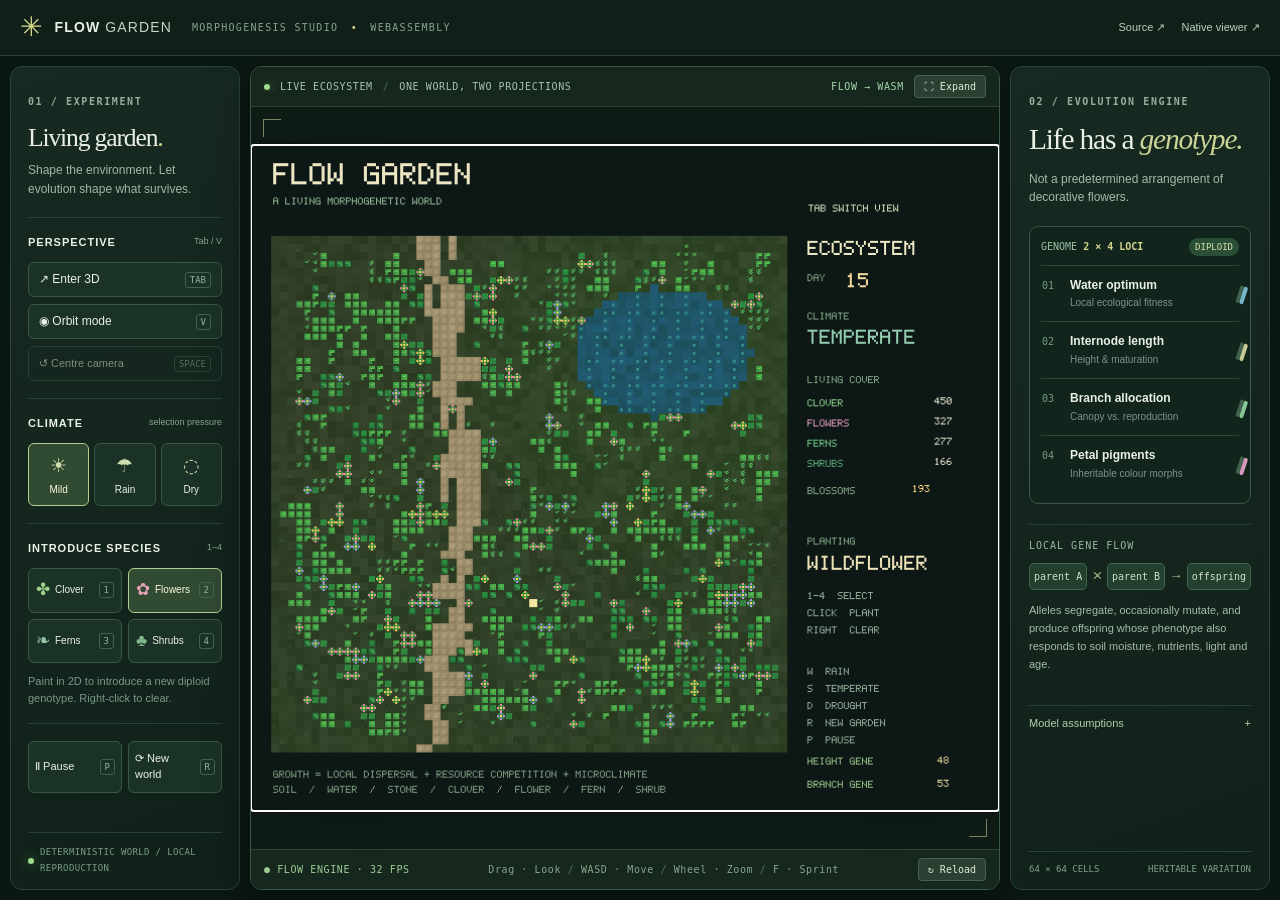
==== index.html @ 2adc43d0 "deploy: mirror verified WASM garden for branch-based Pages" ====
<!doctype html>
<html lang="en">
<head>
  <meta charset="utf-8">
  <meta name="viewport" content="width=device-width,initial-scale=1">
  <meta name="theme-color" content="#0b1713">
  <meta name="description" content="Flow Garden: a real-time genetic and morphogenetic ecosystem, simulated and rendered in Flow WebAssembly.">
  <title>Flow Garden · Living Evolution Lab</title>
  <link rel="stylesheet" href="./style.css">
  <script src="./site.js" defer></script>
</head>
<body>
<div class="app">
  <header class="topbar">
    <a class="brand" href="./" aria-label="Flow Garden home"><span class="brand-icon">✳</span><strong>FLOW <span>GARDEN</span></strong></a>
    <span class="edition">MORPHOGENESIS STUDIO <i>•</i> WEBASSEMBLY</span>
    <nav aria-label="Project">
      <a href="https://github.com/godofecht/flow-gun" target="_blank" rel="noopener">Source ↗</a>
      <a href="./garden/index.html?autostart=1" target="_blank" rel="noopener">Native viewer ↗</a>
    </nav>
  </header>
  <main class="workspace">
    <aside class="panel tools" aria-label="Garden controls">
      <div class="panel-heading"><span class="eyebrow">01 / EXPERIMENT</span><h1>Living garden<span class="accent">.</span></h1><p>Shape the environment. Let evolution shape what survives.</p></div>
      <section class="control-block">
        <h2>Perspective <small>Tab / V</small></h2>
        <div class="view-buttons">
          <button id="toggle-dimension" aria-pressed="false" type="button">↗ Enter 3D <kbd>TAB</kbd></button>
          <button id="camera-mode" aria-pressed="false" type="button">◉ Orbit mode <kbd>V</kbd></button>
        </div>
        <button class="subtle-button" id="camera-reset" type="button">↺ Centre camera <kbd>SPACE</kbd></button>
      </section>
      <section class="control-block">
        <h2>Climate <small>selection pressure</small></h2>
        <div class="choice-grid climate-buttons" role="group" aria-label="Weather">
          <button data-weather="0" aria-pressed="true" title="Normal rainfall" type="button"><span>☀</span> Mild</button>
          <button data-weather="1" aria-pressed="false" title="Heavy rainfall" type="button"><span>☂</span> Rain</button>
          <button data-weather="2" aria-pressed="false" title="Extended drought" type="button"><span>◌</span> Dry</button>
        </div>
      </section>
      <section class="control-block">
        <h2>Introduce species <small>1–4</small></h2>
        <div class="species-buttons" role="group" aria-label="Species to plant">
          <button data-species="1" type="button" aria-pressed="false"><span class="seed clover">✤</span>Clover <kbd>1</kbd></button>
          <button data-species="2" type="button" aria-pressed="true"><span class="seed flower">✿</span>Flowers <kbd>2</kbd></button>
          <button data-species="3" type="button" aria-pressed="false"><span class="seed fern">❧</span>Ferns <kbd>3</kbd></button>
          <button data-species="4" type="button" aria-pressed="false"><span class="seed shrub">♣</span>Shrubs <kbd>4</kbd></button>
        </div>
        <p class="tiny-note">Paint in 2D to introduce a new diploid genotype. Right-click to clear.</p>
      </section>
      <section class="control-block runtime-buttons">
        <div class="action-grid">
          <button id="pause" type="button" aria-pressed="false">Ⅱ Pause <kbd>P</kbd></button>
          <button id="reseed" type="button">⟳ New world <kbd>R</kbd></button>
        </div>
      </section>
      <div class="tools-bottom"><span class="live-indicator"></span> DETERMINISTIC WORLD / LOCAL REPRODUCTION</div>
    </aside>
    <section class="stage-panel" aria-label="Live Flow ecosystem">
      <div class="stage-header"><div class="stage-title"><span class="live-indicator"></span> LIVE ECOSYSTEM <span class="divider-dot">/</span> ONE WORLD, TWO PROJECTIONS</div><span class="wasm-mark">FLOW → WASM</span><button id="fullscreen" type="button" aria-label="Fullscreen garden">⛶ Expand</button></div>
      <div class="stage-screen" id="stage-screen">
        <iframe id="garden-frame" src="./garden/index.html?autostart=1" title="Flow WebAssembly Garden: 2D planting and interactive 3D exploration" loading="eager" allowfullscreen></iframe>
        <div id="engine-failure" class="engine-failure" role="alert" hidden>
          <div class="engine-failure-inner">
            <h3>Garden failed to start</h3>
            <p id="engine-error-message">The Flow WebAssembly runtime could not draw its first frame.</p>
            <button id="engine-retry" type="button">↻ Retry loading garden</button>
            <a href="./garden/index.html?autostart=1" target="_blank" rel="noopener">Open the viewer separately ↗</a>
          </div>
        </div>
        <span class="canvas-corner top-left"></span><span class="canvas-corner bottom-right"></span>
      </div>
      <div class="stage-footer"><span id="garden-runtime" class="runtime-status" role="status" aria-live="polite">○ LOADING FLOW ENGINE…</span><span>Drag · Look <i> / </i> WASD · Move <i> / </i> Wheel · Zoom <i> / </i> F · Sprint</span><button id="restart" type="button" title="Restart Flow WebAssembly process">↻ Reload</button></div>
    </section>
    <aside class="panel science" aria-label="Evolution and morphology">
      <div class="science-heading"><span class="eyebrow">02 / EVOLUTION ENGINE</span><h2>Life has a <em>genotype.</em></h2><p>Not a predetermined arrangement of decorative flowers.</p></div>
      <div class="dna-card" aria-label="Diploid genome of four quantitative loci">
        <div class="dna-title"><span>GENOME <strong>2 × 4 LOCI</strong></span><span class="tiny-pill">DIPLOID</span></div>
        <div class="locus"><div><b>01</b><strong>Water optimum</strong><small>Local ecological fitness</small></div><span class="locus-mark water"></span></div>
        <div class="locus"><div><b>02</b><strong>Internode length</strong><small>Height &amp; maturation</small></div><span class="locus-mark height"></span></div>
        <div class="locus"><div><b>03</b><strong>Branch allocation</strong><small>Canopy vs. reproduction</small></div><span class="locus-mark branch"></span></div>
        <div class="locus"><div><b>04</b><strong>Petal pigments</strong><small>Inheritable colour morphs</small></div><span class="locus-mark pigment"></span></div>
      </div>
      <div class="evolution-flow"><div class="flow-name">LOCAL GENE FLOW</div><div class="flow-diagram"><span>parent A</span><b>⨯</b><span>parent B</span><b>→</b><span>offspring</span></div><p>Alleles segregate, occasionally mutate, and produce offspring whose phenotype also responds to soil moisture, nutrients, light and age.</p></div>
      <details class="model-details"><summary>Model assumptions <span>+</span></summary><p>A small computational evo-devo model, not a molecular or botanically calibrated simulator. Four quantitative loci are independently assorted into haploid gametes, then paired into a diploid offspring. Conspecific neighbours may contribute pollen; otherwise selfing occurs. Mutation is stochastic and rare. Resource-dependent organ growth creates phenotypic plasticity.</p></details>
      <div class="science-bottom"><span>64 × 64 CELLS</span><span>HERITABLE VARIATION</span></div>
    </aside>
  </main>
  <footer class="mobile-help">Click the simulation to use keyboard controls · 2D planting / 3D exploration · <a href="https://github.com/godofecht/flow-gun">Source ↗</a></footer>
</div>
</body>
</html>
---- style.css ----
:root{color-scheme:dark;--bg:#0b1713;--panel:#12231d;--panel2:#192e25;--line:#294337;--muted:#87a293;--ink:#ebf0e5;--accent:#d3d68c;--green:#76bc89}
*{box-sizing:border-box}html,body{margin:0;width:100%;min-height:100%;background:var(--bg)}body{color:var(--ink);font:14px/1.45 ui-sans-serif,-apple-system,BlinkMacSystemFont,"Segoe UI",sans-serif}button,a{-webkit-tap-highlight-color:transparent}button{font:inherit;color:inherit;cursor:pointer}a{color:inherit;text-decoration:none}button:focus-visible,a:focus-visible,summary:focus-visible{outline:2px solid #bad891;outline-offset:3px}button:disabled{opacity:.45;cursor:progress}
.app{height:100dvh;min-height:520px;display:grid;grid-template-rows:56px minmax(0,1fr);overflow:hidden}.topbar{display:flex;align-items:center;gap:20px;padding:0 clamp(12px,1.6vw,30px);border-bottom:1px solid var(--line);background:#102019}.brand{display:flex;align-items:center;gap:10px;white-space:nowrap;font-size:14px;letter-spacing:.08em}.brand strong{font-weight:850}.brand strong span{font-weight:450;color:#c1d6c2}.brand-icon{font-family:Georgia,serif;color:var(--accent);font-size:27px;line-height:1}.edition{font:10px ui-monospace,SFMono-Regular,Menlo,monospace;color:var(--muted);letter-spacing:.13em;white-space:nowrap}.edition i{color:var(--accent);font-style:normal;padding:0 5px}.topbar nav{margin-left:auto;display:flex;align-items:center;gap:16px;font-size:11px;color:#b8d0bb}.topbar a:hover{color:var(--accent)}
.workspace{display:grid;grid-template-columns:minmax(198px,230px) minmax(0,1fr) minmax(214px,260px);gap:10px;padding:10px;min-height:0;overflow:hidden}.panel{background:linear-gradient(160deg,#172a22,#102119);border:1px solid var(--line);border-radius:12px;min-width:0;overflow:auto;scrollbar-width:thin;scrollbar-color:#4c715a transparent}.tools{display:flex;flex-direction:column;padding:20px 17px 13px}.panel-heading{padding:3px 0 18px}.eyebrow{color:#93b19b;letter-spacing:.16em;font:700 10px ui-monospace,monospace}.panel-heading h1{font:500 clamp(24px,2vw,33px)/1.08 Georgia,serif;letter-spacing:-.045em;margin:14px 0 9px}.accent{color:var(--accent)}.panel-heading p{font-size:12px;line-height:1.6;color:#9eb9a5;margin:0}.control-block{border-top:1px solid var(--line);padding:17px 0}.control-block h2{font-size:11px;text-transform:uppercase;letter-spacing:.09em;font-weight:750;margin:0 0 11px;display:flex;justify-content:space-between;gap:6px}.control-block h2 small{font-size:9px;color:#85a68e;font-weight:450;letter-spacing:0;text-transform:none}
.view-buttons,.species-buttons{display:grid;gap:7px}.view-buttons button,.species-buttons button,.subtle-button,.action-grid button,.climate-buttons button{min-width:0;min-height:35px;border:1px solid #375845;background:#1b3227;border-radius:6px;display:flex;align-items:center;justify-content:space-between;gap:9px;padding:7px 10px;text-align:left;font-size:12px;transition:background .15s,border-color .15s}.view-buttons button:hover,.species-buttons button:hover,.subtle-button:hover,.action-grid button:hover,.climate-buttons button:hover{background:#2b4b34;border-color:#77a87a}.view-buttons button[aria-pressed=true],.species-buttons button[aria-pressed=true],.climate-buttons button[aria-pressed=true],.action-grid button[aria-pressed=true]{border-color:#b2cf8b;background:#314a32;color:#fbf9d9}.subtle-button{width:100%;margin-top:7px;background:transparent;font-size:11px}.view-buttons button:disabled,.subtle-button:disabled{opacity:.5;cursor:wait}kbd{font:9px ui-monospace,monospace;letter-spacing:0;color:#92b79c;border:1px solid #42644d;border-radius:3px;padding:2px 4px}.choice-grid{display:grid;grid-template-columns:repeat(3,minmax(0,1fr));gap:5px}.climate-buttons button{justify-content:center;flex-direction:column;gap:3px;padding:8px 1px;font-size:10px}.climate-buttons button span{font-size:19px;color:#cdddac}.species-buttons{grid-template-columns:repeat(2,minmax(0,1fr));gap:6px}.species-buttons button{justify-content:flex-start;gap:5px;padding:9px 7px;font-size:10px}.species-buttons button kbd{margin-left:auto;font-size:9px}.seed{font-size:17px}.clover{color:#9bcf8c}.flower{color:#e3a1b6}.fern{color:#93c9a8}.shrub{color:#83b98d}.tiny-note{font:11px/1.5 ui-sans-serif,sans-serif;color:#789889;margin:10px 0 0}.action-grid{display:grid;grid-template-columns:1fr 1fr;gap:6px}.action-grid button{font-size:11px;padding:9px 6px}.tools-bottom{margin-top:auto;padding-top:12px;border-top:1px solid var(--line);font:9px/1.7 ui-monospace,monospace;letter-spacing:.04em;color:#799d88;display:flex;align-items:center;gap:6px}.live-indicator{display:inline-block;flex:0 0 auto;width:6px;height:6px;border-radius:50%;background:#9ddb8c;box-shadow:0 0 12px #9ddb8c88}
.stage-panel{display:grid;grid-template-rows:40px minmax(0,1fr) 40px;min-height:0;min-width:0;border:1px solid #395847;background:#0b130f;border-radius:12px;overflow:hidden;box-shadow:0 14px 50px #0005}.stage-header,.stage-footer{display:flex;align-items:center;gap:10px;padding:0 13px;background:#16271e;font:10px ui-monospace,SFMono-Regular,monospace;letter-spacing:.06em;color:#a4c5ae}.stage-header{border-bottom:1px solid var(--line)}.stage-title{display:flex;align-items:center;gap:10px;white-space:nowrap;overflow:hidden;text-overflow:ellipsis}.divider-dot{color:#466851}.wasm-mark{margin-left:auto;color:#a3d5a9;white-space:nowrap}.stage-header button,.stage-footer button{border:1px solid #45644b;color:#e3ebd5;background:#294032;border-radius:4px;font:10px ui-monospace,monospace;padding:5px 9px}.stage-header button:hover,.stage-footer button:hover{border-color:#aac38b;background:#38523c}.stage-screen{position:relative;display:grid;place-items:center;min-height:0;min-width:0;overflow:hidden;background:radial-gradient(ellipse at 50% 40%,#23392d 0%,#101e17 66%)}.stage-screen iframe{width:100%;height:100%;border:0;display:block;background:transparent;position:relative;z-index:1}.stage-screen:fullscreen{background:#0d1912}.stage-screen:fullscreen iframe{width:100%;height:100%}.canvas-corner{position:absolute;width:18px;height:18px;border-color:#b6c783a0;border-style:solid;pointer-events:none;z-index:2}.canvas-corner.top-left{left:12px;top:12px;border-width:1px 0 0 1px}.canvas-corner.bottom-right{right:12px;bottom:12px;border-width:0 1px 1px 0}.stage-footer{border-top:1px solid var(--line);justify-content:space-between;white-space:nowrap;overflow:hidden}.stage-footer>span:nth-child(2){overflow:hidden;text-overflow:ellipsis;color:#84a68c}.stage-footer i{font-style:normal;color:#52705b}.runtime-status{font-size:10px;flex:0 0 auto;color:#d3be87}.runtime-status[data-ready=true]{color:#9dcc96}
.science{padding:23px 18px 15px;display:flex;flex-direction:column;gap:20px}.science-heading h2{font:400 clamp(24px,2.3vw,33px)/1.06 Georgia,serif;margin:14px 0;letter-spacing:-.04em}.science-heading em{color:#cbd494;font-weight:400}.science-heading p{margin:0;color:#a2bda9;font-size:12px;line-height:1.5}.dna-card{border:1px solid #385949;background:#11251c;border-radius:9px;padding:11px}.dna-title{font:10px ui-monospace,monospace;color:#9fc1a3;display:flex;justify-content:space-between;align-items:center;margin-bottom:9px}.dna-title strong{color:var(--accent)}.tiny-pill{border-radius:20px;background:#2b4e37;color:#d6e2b0;padding:4px 6px;font-size:9px}.locus{display:flex;align-items:center;justify-content:space-between;border-top:1px solid #284937;padding:11px 1px}.locus>div{display:grid;grid-template-columns:23px 1fr;gap:2px 5px}.locus b{grid-row:span 2;font:10px ui-monospace,monospace;color:#749b7d;padding-top:3px}.locus strong{font-size:12px;font-weight:600}.locus small{grid-column:2;color:#789689;font-size:10px}.locus-mark{height:18px;width:4px;border-radius:3px;transform:rotate(18deg);box-shadow:8px 0 0 currentColor,4px 0 0 #40614b}.locus-mark.water{color:#79b8ca}.locus-mark.height{color:#c5c995}.locus-mark.branch{color:#87c594}.locus-mark.pigment{color:#d398bc}.evolution-flow{border-top:1px solid var(--line);padding-top:15px}.flow-name{color:#9cb6a3;font:10px ui-monospace,monospace;letter-spacing:.1em;margin-bottom:12px}.flow-diagram{display:flex;justify-content:space-between;align-items:center;gap:3px}.flow-diagram span{border:1px solid #3e664f;background:#233f2d;border-radius:5px;color:#d1e1c8;padding:7px 4px;font:10px ui-monospace,monospace}.flow-diagram b{font-size:13px;font-weight:400;color:#b6c88d}.evolution-flow p,.model-details p{font-size:11px;color:#a6bba9;line-height:1.65}.model-details{border-top:1px solid var(--line);padding-top:10px}.model-details summary{cursor:pointer;color:#b5cfad;font-size:11px;display:flex;justify-content:space-between;list-style:none}.model-details summary::-webkit-details-marker{display:none}.model-details[open] summary span{transform:rotate(45deg)}.science-bottom{display:flex;justify-content:space-between;gap:5px;margin-top:auto;padding-top:12px;border-top:1px solid var(--line);color:#81a28b;font:9px ui-monospace,monospace}.mobile-help{display:none}
@media(min-width:1500px){.workspace{grid-template-columns:260px minmax(0,1fr) 290px;gap:12px;padding:12px}.tools{padding:25px 19px}.stage-panel{grid-template-rows:44px minmax(0,1fr) 44px}.panel-heading h1{font-size:34px}.science{padding:27px 20px}.science-heading h2{font-size:35px}}
@media(max-width:1080px){.workspace{grid-template-columns:208px minmax(0,1fr)}.science{display:none}.edition{font-size:9px}.stage-footer>span:nth-child(2){display:none}}
@media(max-width:760px){.app{height:100dvh;grid-template-rows:48px minmax(0,1fr) 24px;min-height:450px}.topbar{padding:0 12px}.edition{display:none}.topbar nav{gap:12px}.topbar nav a{font-size:10px}.topbar nav a:last-child{display:none}.workspace{display:flex;flex-direction:column;gap:6px;padding:6px}.tools{padding:8px 9px;flex:0 0 auto;display:flex;gap:7px;overflow:visible}.panel-heading{padding:0}.panel-heading h1{font-size:18px;margin:0}.panel-heading p,.eyebrow,.tools-bottom,.tiny-note{display:none}.control-block{border:0;padding:0}.control-block h2{display:none}.view-buttons{display:flex;gap:5px}.view-buttons button,.subtle-button{padding:7px;min-height:32px;font-size:10px}.subtle-button{display:none}.choice-grid{gap:3px}.climate-buttons button{min-height:32px;padding:3px 6px;flex-direction:row}.climate-buttons button span{font-size:13px}.species-buttons{display:flex;gap:3px}.species-buttons button{padding:6px 7px;min-height:32px}.species-buttons button kbd,.view-buttons kbd,.action-grid kbd{display:none}.runtime-buttons,.panel-heading p{display:none}.tools .control-block:nth-of-type(1){margin-top:4px}.stage-panel{flex:1 1 0;min-height:0;grid-template-rows:31px minmax(0,1fr) 31px}.stage-header,.stage-footer{padding:0 9px;font-size:9px}.stage-title{font-size:9px}.stage-header .wasm-mark{display:none}.mobile-help{display:block;font:9px ui-monospace,monospace;color:#9bb39b;text-align:center;white-space:nowrap;overflow:hidden;text-overflow:ellipsis;padding:5px 9px}.canvas-corner{display:none}}
@media(max-width:470px){.tools{flex-wrap:wrap;flex-direction:row;align-items:center}.panel-heading{display:none}.view-buttons button{min-width:85px}.species-buttons button{font-size:0;gap:0;min-width:33px;justify-content:center}.species-buttons .seed{font-size:16px}.stage-header button{font-size:0}.stage-header button::before{content:"⛶";font-size:15px}.climate-buttons button{font-size:0}.climate-buttons button span{font-size:15px}.stage-title{font-size:8px}}
@media(max-height:780px) and (min-width:761px){.tools{padding-top:10px}.panel-heading{padding-bottom:12px}.control-block{padding:11px 0}.science{gap:12px;padding-top:12px}.locus{padding:8px 1px}.science-heading h2{margin:6px 0}.science-heading p{font-size:11px}.panel-heading h1{font-size:26px;margin:6px 0}.tools-bottom{font-size:8px}}
@media(prefers-reduced-motion:reduce){*,*::before,*::after{transition:none!important;animation:none!important}}

/* Recoverable errors appear over the viewport, never behind the iframe. */
.engine-failure[hidden]{display:none!important}
.engine-failure{position:absolute;z-index:5;inset:0;display:grid;place-items:center;background:rgba(9,20,14,.92);padding:24px}
.engine-failure-inner{width:min(440px,100%);padding:25px;background:#1a3224;border:1px solid #9cbf8a;border-radius:12px;text-align:center;box-shadow:0 20px 80px #0008}
.engine-failure h3{font:400 29px Georgia,serif;margin:0 0 10px;color:#f0edcc}
.engine-failure p{font-size:12px;color:#b8c5af;line-height:1.7;word-break:break-word}
.engine-failure button{background:#9acb85;border:0;border-radius:6px;padding:12px 17px;color:#112517;font-weight:700;margin:10px auto}
.engine-failure a{display:block;color:#cae4c3;text-decoration:underline;font-size:12px;padding:8px}
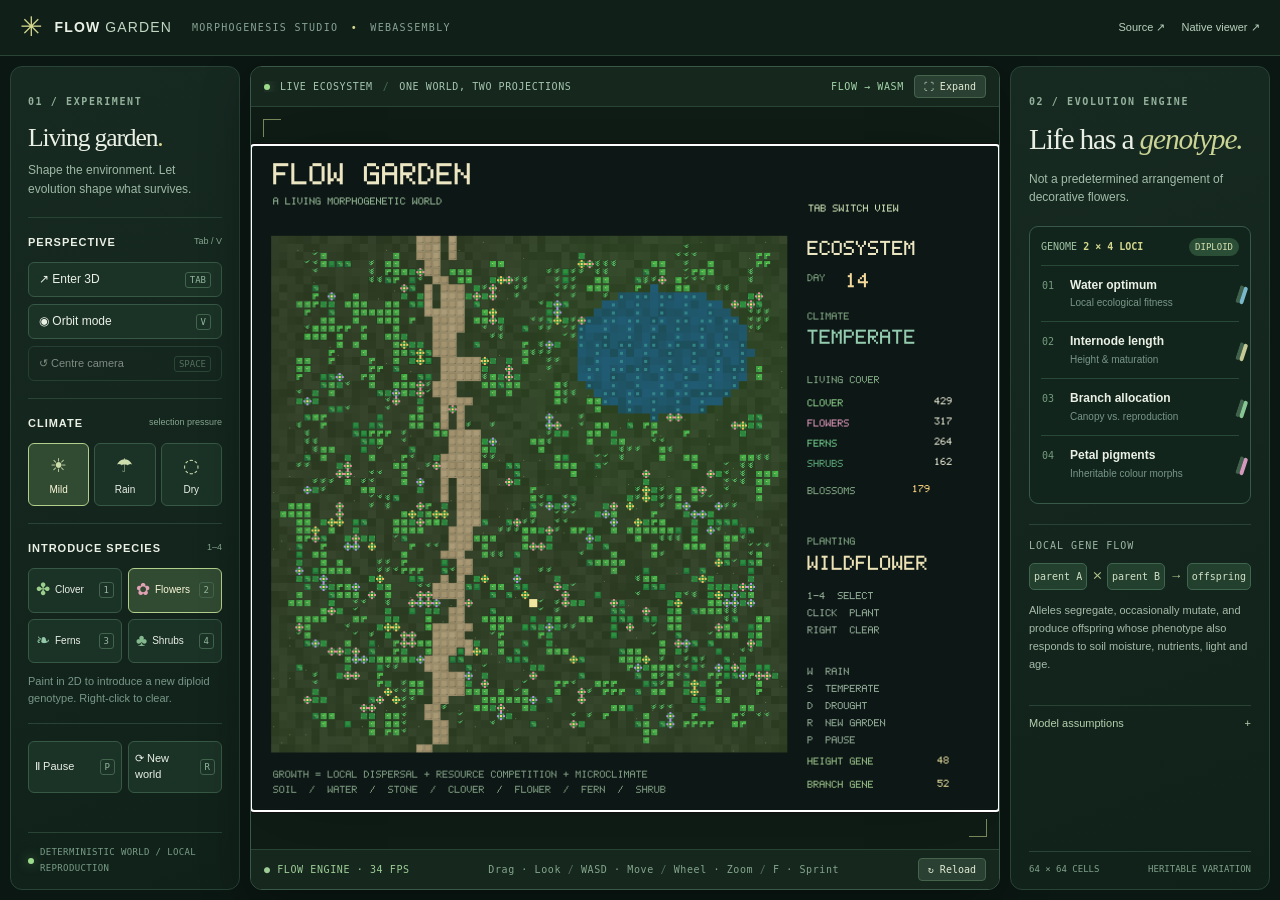
==== commit 3f7ec2c9: "deploy: mirror verified WASM garden for branch-based Pages" ====
--- a/index.html
+++ b/index.html
@@ -8,7 +8,7 @@
   <title>Flow Garden · Living Evolution Lab</title>
   <link rel="stylesheet" href="./style.css">
   <script src="./site.js" defer></script>
-</head>
+<meta name="flow-commit" content="4eb7eff846aabb25727e596be0d1106fa5a2269b"></head>
 <body>
 <div class="app">
   <header class="topbar">
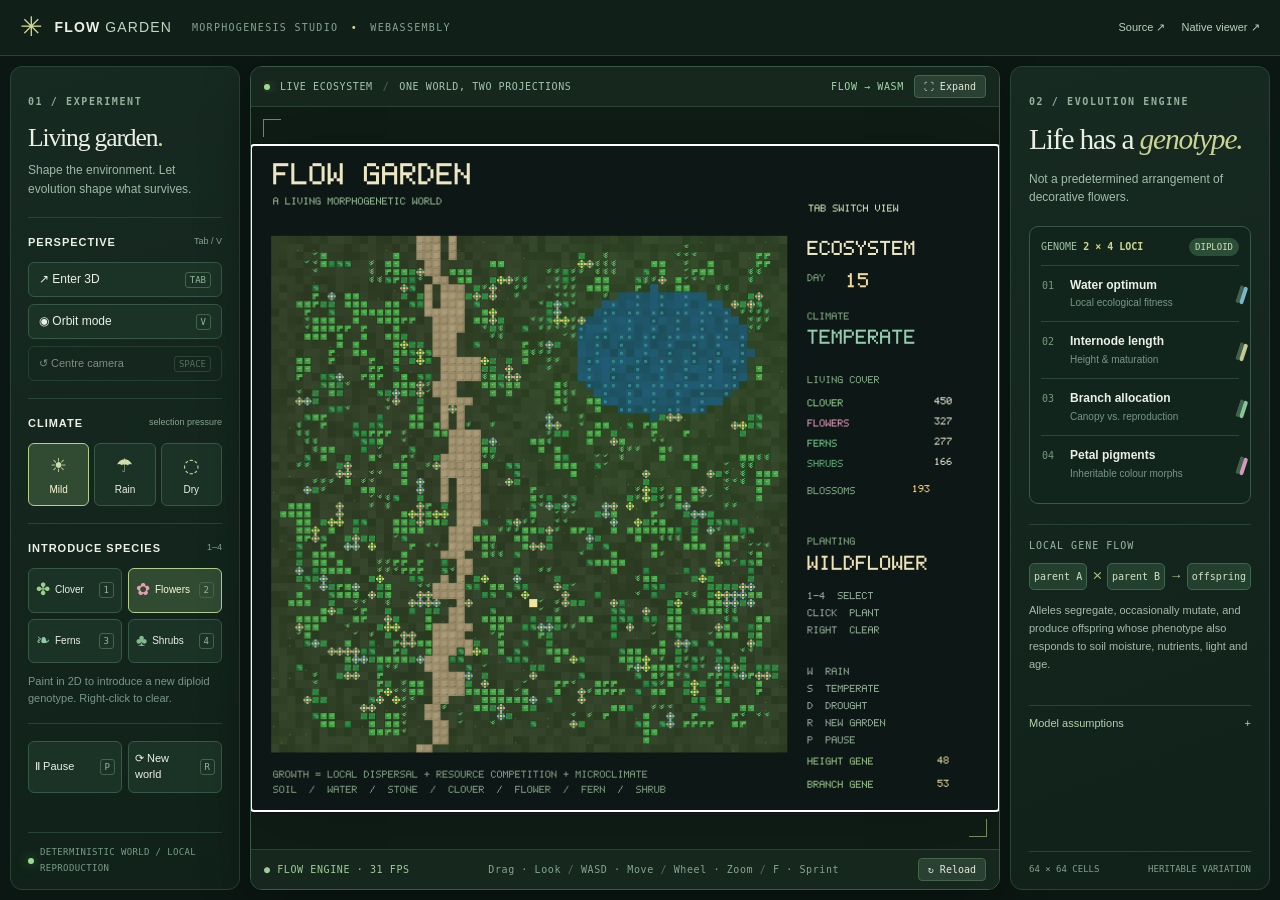
==== commit 9328f9a7: "deploy: mirror verified WASM garden for branch-based Pages" ====
--- a/index.html
+++ b/index.html
@@ -8,7 +8,7 @@
   <title>Flow Garden · Living Evolution Lab</title>
   <link rel="stylesheet" href="./style.css">
   <script src="./site.js" defer></script>
-<meta name="flow-commit" content="4eb7eff846aabb25727e596be0d1106fa5a2269b"></head>
+<meta name="flow-commit" content="7ad0a84067cb5a4d2535ab1d8996e763311aad81"></head>
 <body>
 <div class="app">
   <header class="topbar">
@@ -68,8 +68,17 @@
             <a href="./garden/index.html?autostart=1" target="_blank" rel="noopener">Open the viewer separately ↗</a>
           </div>
         </div>
+        <div class="touch-pad" id="touch-pad" aria-label="Touch navigation">
+          <button type="button" data-hold-key="KeyW" aria-label="Move forward">↑</button>
+          <div class="touch-pad-row">
+            <button type="button" data-hold-key="KeyA" aria-label="Move left">←</button>
+            <button type="button" data-hold-key="KeyS" aria-label="Move backward">↓</button>
+            <button type="button" data-hold-key="KeyD" aria-label="Move right">→</button>
+          </div>
+        </div>
         <span class="canvas-corner top-left"></span><span class="canvas-corner bottom-right"></span>
       </div>
+      <div class="mobile-actions"><button type="button" id="mobile-pause" aria-pressed="false">Ⅱ Pause</button><button type="button" id="mobile-reset">⟳ Reset</button><span>Touch arrows move in 3D</span></div>
       <div class="stage-footer"><span id="garden-runtime" class="runtime-status" role="status" aria-live="polite">○ LOADING FLOW ENGINE…</span><span>Drag · Look <i> / </i> WASD · Move <i> / </i> Wheel · Zoom <i> / </i> F · Sprint</span><button id="restart" type="button" title="Restart Flow WebAssembly process">↻ Reload</button></div>
     </section>
     <aside class="panel science" aria-label="Evolution and morphology">
--- a/style.css
+++ b/style.css
@@ -20,3 +20,20 @@
 .engine-failure p{font-size:12px;color:#b8c5af;line-height:1.7;word-break:break-word}
 .engine-failure button{background:#9acb85;border:0;border-radius:6px;padding:12px 17px;color:#112517;font-weight:700;margin:10px auto}
 .engine-failure a{display:block;color:#cae4c3;text-decoration:underline;font-size:12px;padding:8px}
+
+/* Mobile navigation stays within the simulation, not the page scroll area. */
+.touch-pad[hidden],.mobile-actions[hidden]{display:none!important}
+.touch-pad,.mobile-actions{display:none}
+@media (pointer:coarse){
+  .touch-pad:not([hidden]){position:absolute;z-index:4;left:12px;bottom:14px;display:flex;flex-direction:column;align-items:center;gap:5px;pointer-events:auto}
+  .touch-pad-row{display:flex;gap:5px}
+  .touch-pad button{width:43px;height:43px;border:1px solid #a2c699bd;border-radius:9px;background:#11281fbf;color:#e1eddb;font-size:24px;font-weight:700;touch-action:none;user-select:none;-webkit-user-select:none;backdrop-filter:blur(5px)}
+  .touch-pad button:active{background:#668b5ce6}
+}
+@media(max-width:760px){
+  .mobile-actions{display:flex;flex:0 0 auto;align-items:center;gap:6px;margin-top:-1px;min-height:35px;padding:0 9px;background:#12231b;border:1px solid #385845;border-radius:7px}
+  .mobile-actions button{border:1px solid #547657;background:#244333;color:#e7f4de;border-radius:4px;min-height:28px;padding:3px 10px;font-size:11px}
+  .mobile-actions button[aria-pressed=true]{background:#487a50}
+  .mobile-actions span{font-size:10px;color:#8bad93;margin-left:auto}
+  .touch-pad button{width:38px;height:38px}
+}
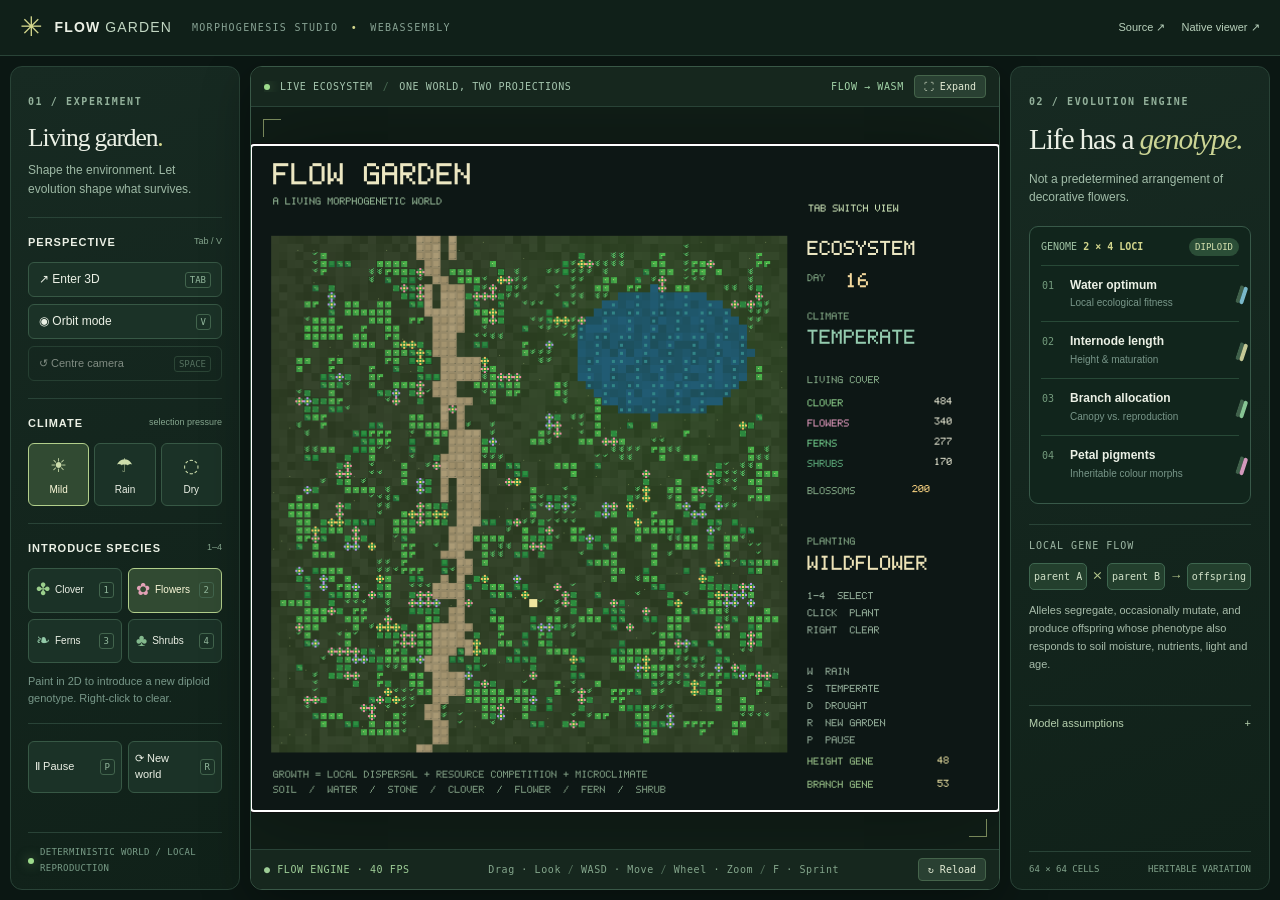
==== commit 11a844c1: "deploy: mirror verified WASM garden for branch-based Pages" ====
--- a/index.html
+++ b/index.html
@@ -8,7 +8,7 @@
   <title>Flow Garden · Living Evolution Lab</title>
   <link rel="stylesheet" href="./style.css">
   <script src="./site.js" defer></script>
-<meta name="flow-commit" content="7ad0a84067cb5a4d2535ab1d8996e763311aad81"></head>
+<meta name="flow-commit" content="a5a6d8ffdd2017d5464a57df9869c84c15d07e09"></head>
 <body>
 <div class="app">
   <header class="topbar">
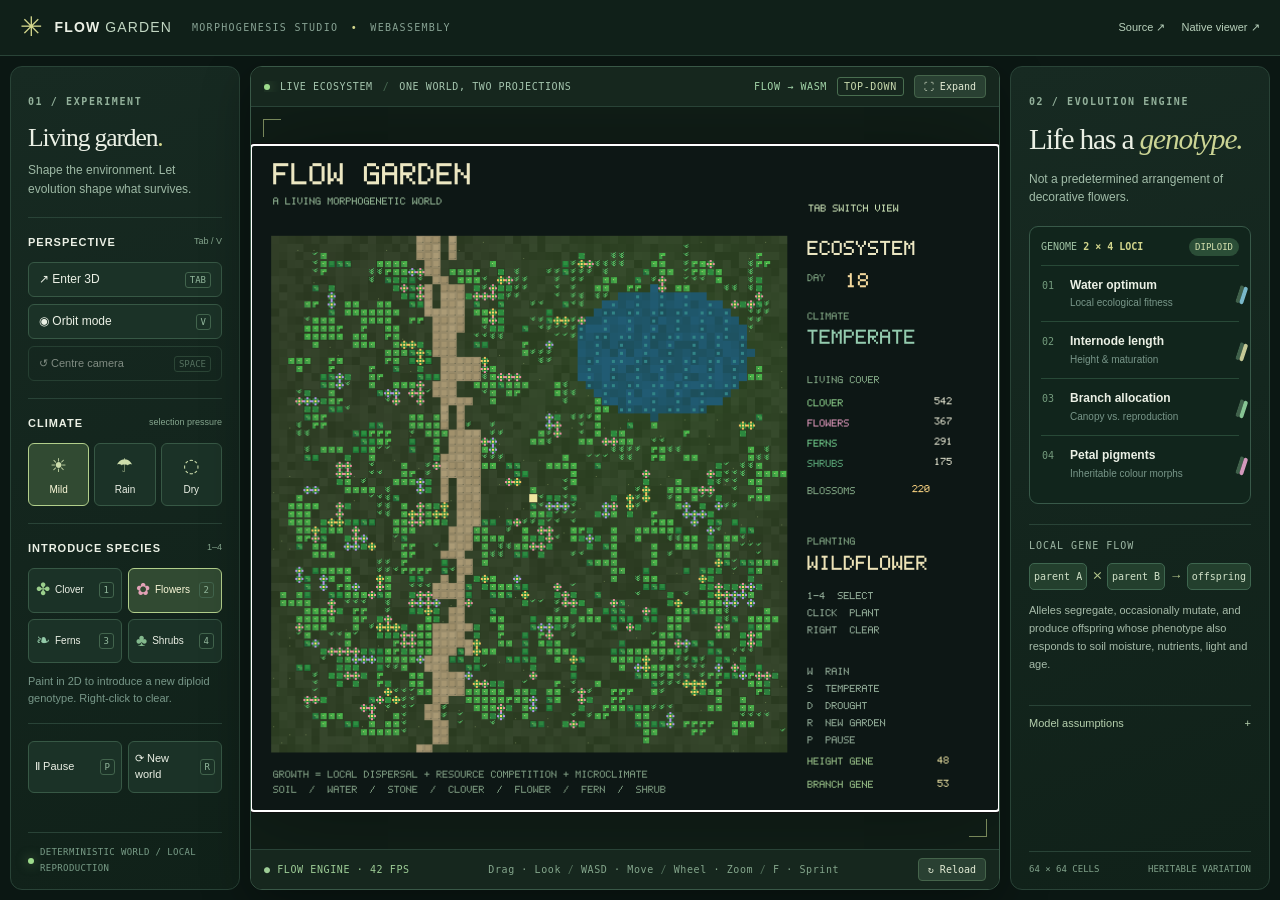
==== commit 85efc7d2: "deploy: mirror verified WASM garden for branch-based Pages" ====
--- a/index.html
+++ b/index.html
@@ -8,7 +8,7 @@
   <title>Flow Garden · Living Evolution Lab</title>
   <link rel="stylesheet" href="./style.css">
   <script src="./site.js" defer></script>
-<meta name="flow-commit" content="a5a6d8ffdd2017d5464a57df9869c84c15d07e09"></head>
+<meta name="flow-commit" content="dadecd7c521658c9a3c350fd3d70f1ed940a62a1"></head>
 <body>
 <div class="app">
   <header class="topbar">
@@ -57,7 +57,7 @@
       <div class="tools-bottom"><span class="live-indicator"></span> DETERMINISTIC WORLD / LOCAL REPRODUCTION</div>
     </aside>
     <section class="stage-panel" aria-label="Live Flow ecosystem">
-      <div class="stage-header"><div class="stage-title"><span class="live-indicator"></span> LIVE ECOSYSTEM <span class="divider-dot">/</span> ONE WORLD, TWO PROJECTIONS</div><span class="wasm-mark">FLOW → WASM</span><button id="fullscreen" type="button" aria-label="Fullscreen garden">⛶ Expand</button></div>
+      <div class="stage-header"><div class="stage-title"><span class="live-indicator"></span> LIVE ECOSYSTEM <span class="divider-dot">/</span> ONE WORLD, TWO PROJECTIONS</div><span class="wasm-mark">FLOW → WASM</span><span id="camera-state" class="camera-state">TOP-DOWN</span><button id="fullscreen" type="button" aria-label="Fullscreen garden">⛶ Expand</button></div>
       <div class="stage-screen" id="stage-screen">
         <iframe id="garden-frame" src="./garden/index.html?autostart=1" title="Flow WebAssembly Garden: 2D planting and interactive 3D exploration" loading="eager" allowfullscreen></iframe>
         <div id="engine-failure" class="engine-failure" role="alert" hidden>
@@ -76,9 +76,22 @@
             <button type="button" data-hold-key="KeyD" aria-label="Move right">→</button>
           </div>
         </div>
+        <div class="camera-touch" id="camera-touch" hidden aria-label="Camera look controls">
+          <div class="camera-touch-title">LOOK</div>
+          <button type="button" data-hold-key="ArrowUp" aria-label="Look up">↑</button>
+          <div class="camera-touch-row">
+            <button type="button" data-hold-key="ArrowLeft" aria-label="Turn left">←</button>
+            <button type="button" data-hold-key="ArrowDown" aria-label="Look down">↓</button>
+            <button type="button" data-hold-key="ArrowRight" aria-label="Turn right">→</button>
+          </div>
+          <div class="camera-zoom-row">
+            <button id="zoom-in" type="button" data-hold-key="KeyQ" aria-label="Zoom camera in">＋</button>
+            <button id="zoom-out" type="button" data-hold-key="KeyE" aria-label="Zoom camera out">－</button>
+          </div>
+        </div>
         <span class="canvas-corner top-left"></span><span class="canvas-corner bottom-right"></span>
       </div>
-      <div class="mobile-actions"><button type="button" id="mobile-pause" aria-pressed="false">Ⅱ Pause</button><button type="button" id="mobile-reset">⟳ Reset</button><span>Touch arrows move in 3D</span></div>
+      <div class="mobile-actions"><button type="button" id="mobile-pause" aria-pressed="false">Ⅱ Pause</button><button type="button" id="mobile-reset">⟳ Reset</button><button type="button" id="mobile-center">◎ Centre</button><span>Move left · Look right</span></div>
       <div class="stage-footer"><span id="garden-runtime" class="runtime-status" role="status" aria-live="polite">○ LOADING FLOW ENGINE…</span><span>Drag · Look <i> / </i> WASD · Move <i> / </i> Wheel · Zoom <i> / </i> F · Sprint</span><button id="restart" type="button" title="Restart Flow WebAssembly process">↻ Reload</button></div>
     </section>
     <aside class="panel science" aria-label="Evolution and morphology">
--- a/style.css
+++ b/style.css
@@ -37,3 +37,31 @@
   .mobile-actions span{font-size:10px;color:#8bad93;margin-left:auto}
   .touch-pad button{width:38px;height:38px}
 }
+
+/* Camera HUD and two-thumb navigation: left for locomotion, right for gaze. */
+.camera-state{border:1px solid #496e50;border-radius:3px;padding:3px 6px;font:10px ui-monospace,monospace;color:#c7d9ad;white-space:nowrap}
+.camera-touch[hidden],.camera-zoom-row button[hidden]{display:none!important}
+.camera-touch{display:none}
+@media(pointer:coarse){
+ .camera-touch:not([hidden]){position:absolute;right:12px;bottom:14px;z-index:4;display:flex;flex-direction:column;align-items:center;gap:5px;touch-action:none}
+ .camera-touch-title{font:9px ui-monospace,monospace;color:#e7f6d9;background:#142a22b8;padding:1px 5px;border-radius:3px}
+ .camera-touch-row,.camera-zoom-row{display:flex;gap:5px}
+ .camera-touch button{width:43px;height:43px;border:1px solid #a2c699bd;border-radius:9px;background:#11281fd9;color:#e1eddb;font-size:24px;font-weight:700;touch-action:none;user-select:none;-webkit-user-select:none;backdrop-filter:blur(5px)}
+ .camera-touch button:active{background:#668b5ce6}
+ .camera-zoom-row button{width:59px;height:31px;font-size:20px}
+}
+@media(max-width:760px){
+ .camera-touch button{width:38px;height:38px}
+ .camera-zoom-row button{width:55px;height:30px}
+ .stage-header .camera-state{margin-left:auto;font-size:8px}
+ .mobile-actions span{display:none}
+ .mobile-actions button{padding:3px 7px}
+ .mobile-actions button:last-of-type{margin-left:auto}
+ .stage-screen iframe{touch-action:none}
+ .touch-pad,.camera-touch{opacity:.93}
+}
+@media(max-width:400px) and (max-height:730px){
+ .touch-pad button,.camera-touch button{width:34px;height:34px}
+ .camera-zoom-row button{height:27px;width:49px}
+ .touch-pad,.camera-touch{bottom:7px}
+}
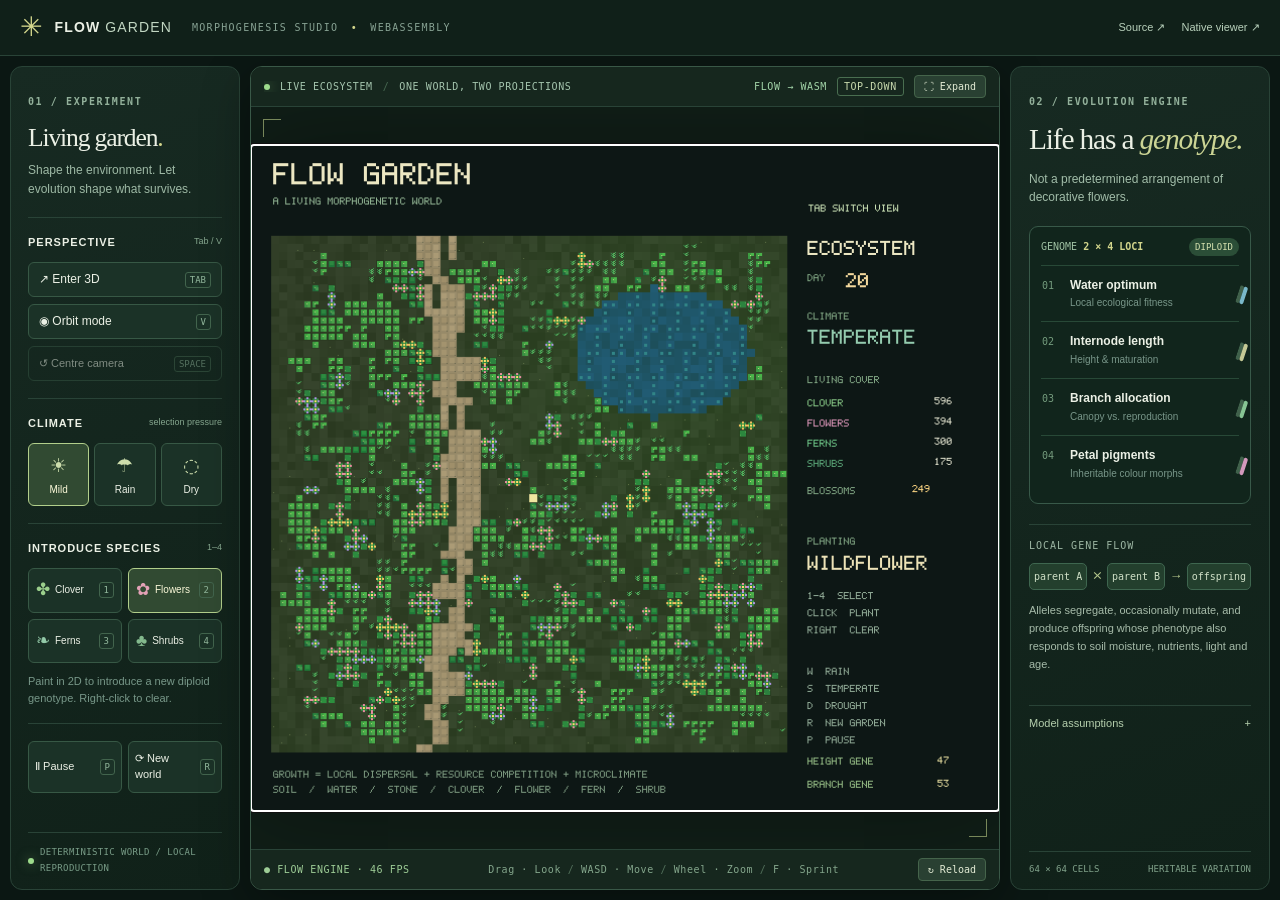
==== commit 4187a966: "deploy: mirror verified WASM garden for branch-based Pages" ====
--- a/index.html
+++ b/index.html
@@ -8,7 +8,7 @@
   <title>Flow Garden · Living Evolution Lab</title>
   <link rel="stylesheet" href="./style.css">
   <script src="./site.js" defer></script>
-<meta name="flow-commit" content="dadecd7c521658c9a3c350fd3d70f1ed940a62a1"></head>
+<meta name="flow-commit" content="1e9797039cd1a5fe54b052579a4598ad711d4b96"></head>
 <body>
 <div class="app">
   <header class="topbar">
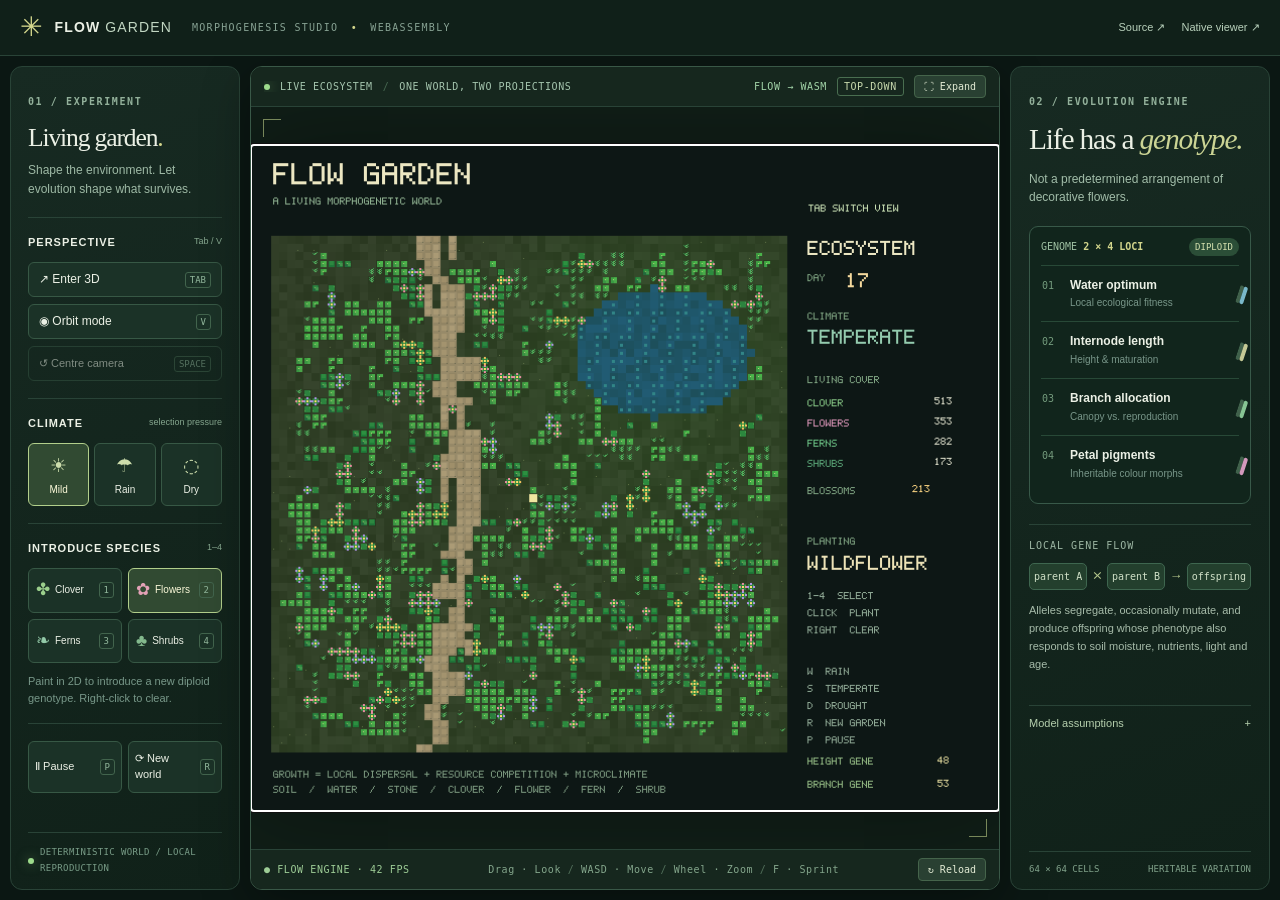
==== commit 852bc787: "deploy: mirror verified WASM garden for branch-based Pages" ====
--- a/index.html
+++ b/index.html
@@ -8,7 +8,7 @@
   <title>Flow Garden · Living Evolution Lab</title>
   <link rel="stylesheet" href="./style.css">
   <script src="./site.js" defer></script>
-<meta name="flow-commit" content="1e9797039cd1a5fe54b052579a4598ad711d4b96"></head>
+<meta name="flow-commit" content="e756d45ea0d428c7049c71e0db4e8999acdc2e59"></head>
 <body>
 <div class="app">
   <header class="topbar">
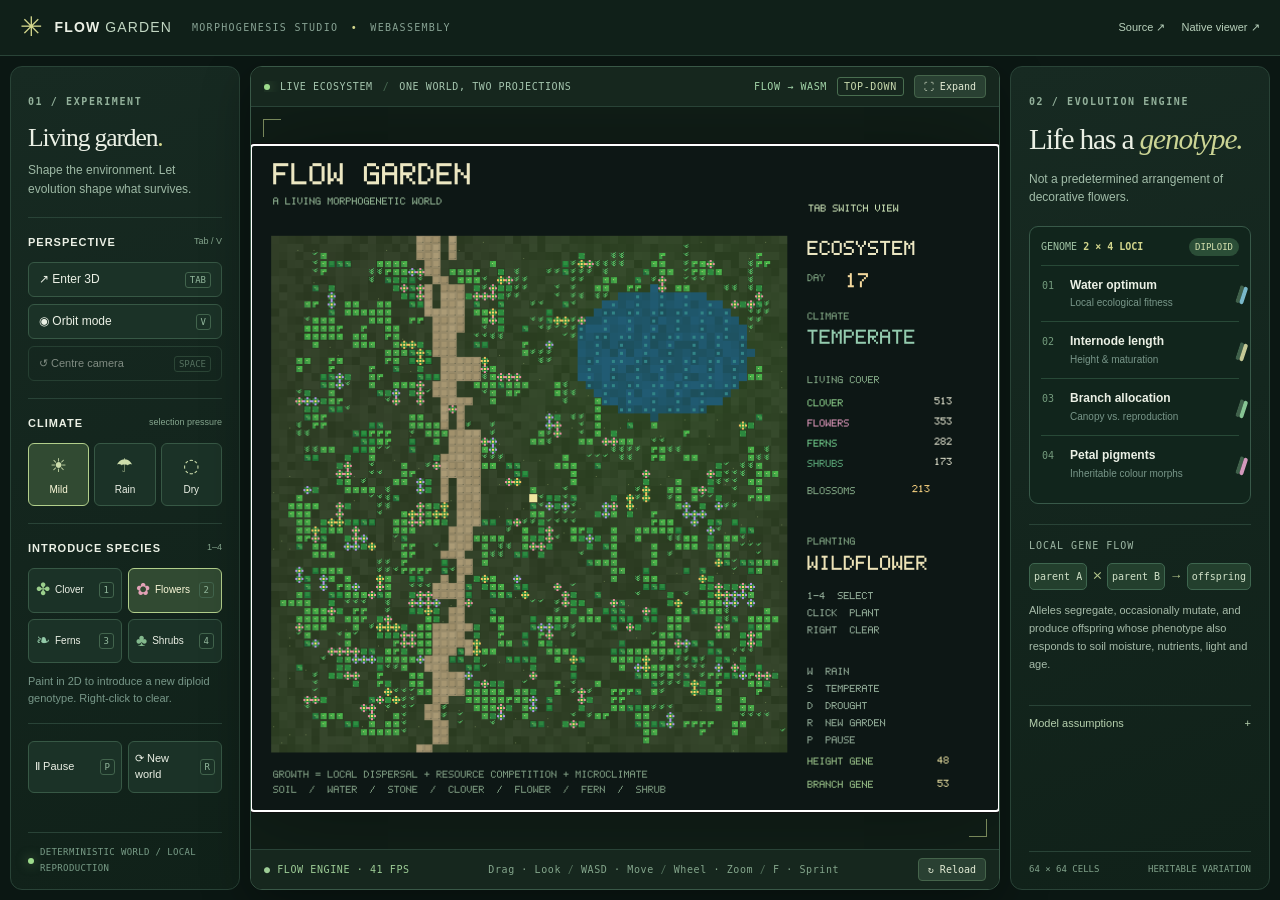
==== commit 9fb2040e: "deploy: mirror verified WASM garden for branch-based Pages" ====
--- a/index.html
+++ b/index.html
@@ -8,7 +8,7 @@
   <title>Flow Garden · Living Evolution Lab</title>
   <link rel="stylesheet" href="./style.css">
   <script src="./site.js" defer></script>
-<meta name="flow-commit" content="e756d45ea0d428c7049c71e0db4e8999acdc2e59"></head>
+<meta name="flow-commit" content="bffe6b01ddfa4855e45f4c8e16ed299dddd57001"></head>
 <body>
 <div class="app">
   <header class="topbar">
